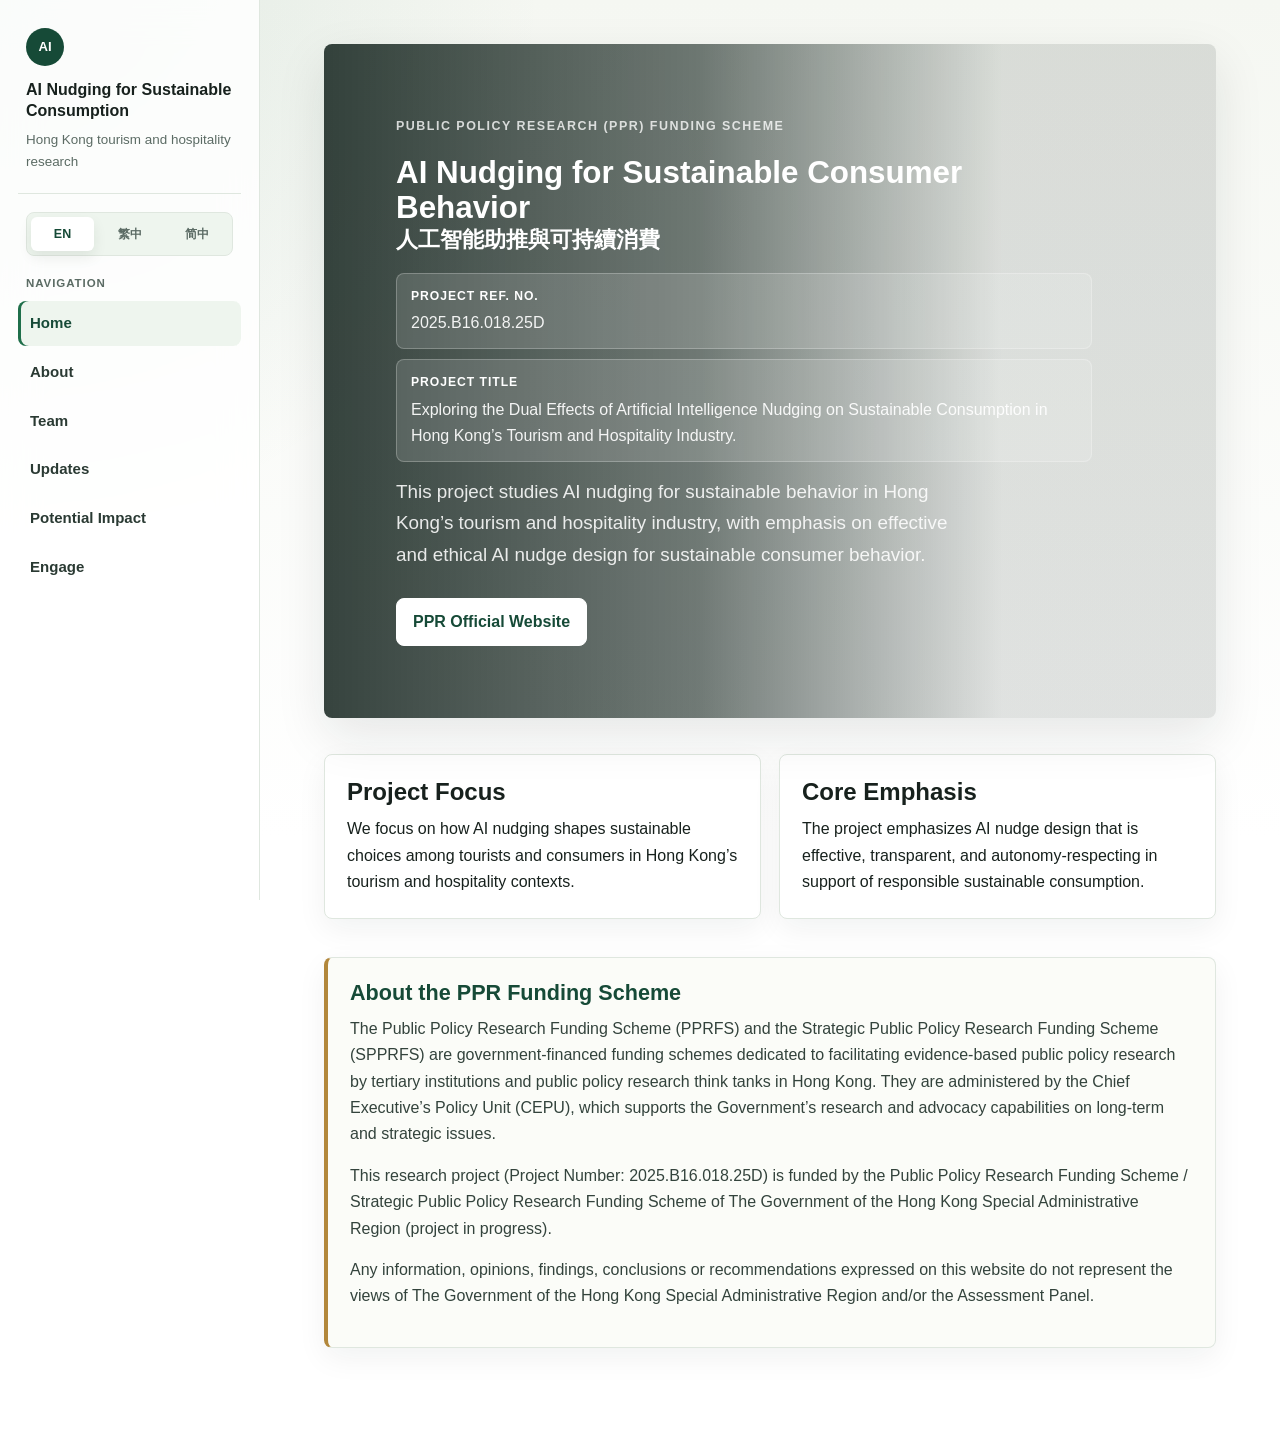
==== index.html @ e55eddee "Remove duplicate PPR website text" ====
<!DOCTYPE html>
<html lang="en">
<head>
    <meta charset="UTF-8">
    <meta name="viewport" content="width=device-width, initial-scale=1.0">
    <meta name="description" content="Exploring the Dual Effects of Artificial Intelligence Nudging on Sustainable Consumption in Hong Kong’s Tourism and Hospitality Industry, funded by the Public Policy Research Funding Scheme.">
    <title>Exploring the Dual Effects of Artificial Intelligence Nudging - PPR Funding Scheme</title>
    <link rel="icon" href="assets/favicon.svg" type="image/svg+xml">
    <link rel="stylesheet" href="styles.css">
    <script src="language.js" defer></script>
</head>
<body>
    <a class="skip-link" href="#main-content"><span class="lang-en">Skip to content</span><span class="lang-zh">跳至主要內容</span></a>
    <div class="layout">
        <aside class="sidebar" aria-label="Site navigation">
            <div class="brand">
                <div class="brand-mark">AI</div>
                <div>
                    <div class="brand-title"><span class="lang-en">AI Nudging for Sustainable Consumption</span><span class="lang-zh">AI 助推與可持續消費</span></div>
                    <div class="brand-subtitle"><span class="lang-en">Hong Kong tourism and hospitality research</span><span class="lang-zh">香港旅遊及酒店業研究</span></div>
                </div>
            </div>
            <div class="language-switch" aria-label="Language switch">
                <button type="button" data-lang-button="en" aria-pressed="true">EN</button>
                <button type="button" data-lang-button="zh-Hant" aria-pressed="false">繁中</button>
                <button type="button" data-lang-button="zh-Hans" aria-pressed="false">简中</button>
            </div>
            <div class="nav-label"><span class="lang-en">Navigation</span><span class="lang-zh">導航</span></div>
            <nav>
                <ul>
                    <li><a class="active" aria-current="page" href="index.html"><span class="lang-en">Home</span><span class="lang-zh">首頁</span></a></li>
                    <li><a href="about.html"><span class="lang-en">About</span><span class="lang-zh">關於</span></a></li>
                    <li><a href="team.html"><span class="lang-en">Team</span><span class="lang-zh">團隊</span></a></li>
                    <li><a href="updates.html"><span class="lang-en">Updates</span><span class="lang-zh">項目進展</span></a></li>
                    <li><a href="impact.html"><span class="lang-en">Potential Impact</span><span class="lang-zh">潛在影響</span></a></li>
                    <li><a href="engage.html"><span class="lang-en">Engage</span><span class="lang-zh">合作交流</span></a></li>
                </ul>
            </nav>
        </aside>

        <main class="content" id="main-content">
            <section class="hero" aria-label="Exploring the Dual Effects of Artificial Intelligence Nudging">
                <div class="hero-content">
                    <p class="eyebrow"><span class="lang-en">Public Policy Research (PPR) Funding Scheme</span><span class="lang-zh">公共政策研究資助計劃</span></p>
                    <h1>
                        <span class="en-title lang-en">AI Nudging for Sustainable Consumer Behavior</span>
                        <span class="zh-title lang-zh">人工智能助推與可持續消費</span>
                    </h1>
                    <div class="project-facts" aria-label="Project information">
                        <div class="project-fact">
                            <strong><span class="lang-en">Project Ref. No.</span><span class="lang-zh">項目編號</span></strong>
                            <span>2025.B16.018.25D</span>
                        </div>
                        <div class="project-fact">
                            <strong><span class="lang-en">Project Title</span><span class="lang-zh">項目名稱</span></strong>
                            <span class="lang-en">Exploring the Dual Effects of Artificial Intelligence Nudging on Sustainable Consumption in Hong Kong’s Tourism and Hospitality Industry.</span>
                            <span class="lang-zh">探索人工智能助推對香港旅遊及酒店業可持續消費的雙重效應。</span>
                        </div>
                    </div>
                    <p class="lede"><span class="lang-en">This project studies AI nudging for sustainable behavior in Hong Kong’s tourism and hospitality industry, with emphasis on effective and ethical AI nudge design for sustainable consumer behavior.</span><span class="lang-zh">本項目研究香港旅遊及酒店業中的人工智能助推，並強調有效且合乎倫理的 AI 助推設計，以促進可持續消費行為。</span></p>
                    <div class="hero-actions">
                        <a class="button primary" href="https://www.cepu.gov.hk/en/PRFS/index.html" target="_blank" rel="noopener noreferrer"><span class="lang-en">PPR Official Website</span><span class="lang-zh">PPR 官方網站</span></a>
                    </div>
                </div>
            </section>

            <section class="grid two" aria-label="Project overview">
                <div class="panel">
                    <h2><span class="lang-en">Project Focus</span><span class="lang-zh">研究範圍</span></h2>
                    <p class="lang-en">We focus on how AI nudging shapes sustainable choices among tourists and consumers in Hong Kong’s tourism and hospitality contexts.</p>
                    <p class="lang-zh">我們關注香港旅遊及酒店業場景中，人工智能助推如何影響旅客與消費者的可持續選擇。</p>
                </div>
                <div class="panel">
                    <h2><span class="lang-en">Core Emphasis</span><span class="lang-zh">核心理念</span></h2>
                    <p class="lang-en">The project emphasizes AI nudge design that is effective, transparent, and autonomy-respecting in support of responsible sustainable consumption.</p>
                    <p class="lang-zh">本研究強調有效、透明、尊重自主權的 AI 助推設計，支持更負責任的可持續消費實踐。</p>
                </div>
            </section>

            <section class="section panel funding">
                <h2><span class="lang-en">About the PPR Funding Scheme</span><span class="lang-zh">關於公共政策研究資助計劃</span></h2>
                <p class="lang-en">The Public Policy Research Funding Scheme (PPRFS) and the Strategic Public Policy Research Funding Scheme (SPPRFS) are government-financed funding schemes dedicated to facilitating evidence-based public policy research by tertiary institutions and public policy research think tanks in Hong Kong. They are administered by the Chief Executive’s Policy Unit (CEPU), which supports the Government’s research and advocacy capabilities on long-term and strategic issues.</p>
                <p class="lang-zh">公共政策研究資助計劃（PPRFS）及策略性公共政策研究資助計劃（SPPRFS）為政府資助計劃，旨在促進香港高等院校及公共政策研究智庫進行以證據為本的公共政策研究。兩項資助計劃由行政長官政策組管理，以支援政府就長遠及策略性議題進行研究及倡議的能力。</p>
                <p class="lang-en">This research project (Project Number: 2025.B16.018.25D) is funded by the Public Policy Research Funding Scheme / Strategic Public Policy Research Funding Scheme of The Government of the Hong Kong Special Administrative Region (project in progress).</p>
                <p class="lang-zh">本研究項目（項目編號：2025.B16.018.25D）獲香港特別行政區政府公共政策研究資助計劃 / 策略性公共政策研究資助計劃資助（項目進行中）。</p>
                <p class="lang-en">Any information, opinions, findings, conclusions or recommendations expressed on this website do not represent the views of The Government of the Hong Kong Special Administrative Region and/or the Assessment Panel.</p>
                <p class="lang-zh">本網站所載任何資料、意見、研究結果、結論或建議，並不代表香港特別行政區政府及／或評審委員會的觀點。</p>
            </section>
        </main>
    </div>
</body>
</html>
---- styles.css ----
:root {
    --bg: #f5f7f2;
    --surface: #ffffff;
    --surface-soft: #eef5ee;
    --ink: #17211d;
    --muted: #5b6b64;
    --line: #dfe7df;
    --green: #1f6f4a;
    --green-dark: #164a37;
    --teal: #1f7a7a;
    --gold: #b2873b;
    --shadow: 0 18px 50px rgba(23, 33, 29, 0.10);
}

* {
    box-sizing: border-box;
    margin: 0;
    padding: 0;
}

html {
    scroll-behavior: smooth;
}

body {
    min-height: 100vh;
    background:
        radial-gradient(circle at top left, rgba(31, 111, 74, 0.10), transparent 34rem),
        linear-gradient(180deg, var(--bg) 0%, #ffffff 58%);
    color: var(--ink);
    font-family: -apple-system, BlinkMacSystemFont, "Segoe UI", Roboto, Helvetica, Arial, "Noto Sans TC", "Noto Sans SC", sans-serif;
    line-height: 1.65;
}

.skip-link {
    background: var(--green-dark);
    border-radius: 0 0 8px 0;
    color: #ffffff;
    font-weight: 800;
    left: 0;
    padding: 10px 14px;
    position: fixed;
    top: 0;
    transform: translateY(-120%);
    transition: transform 0.2s ease;
    z-index: 20;
}

.skip-link:focus {
    transform: translateY(0);
}

.lang-en {
    display: revert;
}

.lang-zh {
    display: none;
}

html[lang="zh-Hant"] .lang-en,
html[lang="zh-Hans"] .lang-en {
    display: none;
}

html[lang="zh-Hant"] .lang-zh,
html[lang="zh-Hans"] .lang-zh {
    display: revert;
}

a {
    color: var(--green);
    text-decoration-thickness: 0.08em;
    text-underline-offset: 0.18em;
}

a:hover {
    color: var(--teal);
}

.layout {
    display: grid;
    grid-template-columns: 260px minmax(0, 1fr);
    min-height: 100vh;
}

.sidebar {
    position: sticky;
    top: 0;
    height: 100vh;
    overflow-y: auto;
    border-right: 1px solid var(--line);
    background: rgba(255, 255, 255, 0.84);
    padding: 28px 18px;
    backdrop-filter: blur(18px);
}

.brand {
    border-bottom: 1px solid var(--line);
    margin-bottom: 18px;
    padding: 0 8px 20px;
}

.brand-mark {
    align-items: center;
    background: var(--green-dark);
    border-radius: 999px;
    color: #ffffff;
    display: inline-flex;
    font-size: 0.82rem;
    font-weight: 800;
    height: 38px;
    justify-content: center;
    margin-bottom: 14px;
    width: 38px;
}

.brand-title {
    color: var(--ink);
    font-size: 1rem;
    font-weight: 750;
    line-height: 1.3;
}

.brand-subtitle {
    color: var(--muted);
    font-size: 0.84rem;
    margin-top: 7px;
}

.language-switch {
    background: var(--surface-soft);
    border: 1px solid var(--line);
    border-radius: 8px;
    display: grid;
    gap: 4px;
    grid-template-columns: repeat(3, 1fr);
    margin: 18px 8px;
    padding: 4px;
}

.language-switch button {
    background: transparent;
    border: 0;
    border-radius: 6px;
    color: var(--muted);
    cursor: pointer;
    font: inherit;
    font-size: 0.78rem;
    font-weight: 800;
    min-height: 34px;
}

.language-switch button.active {
    background: #ffffff;
    box-shadow: 0 6px 14px rgba(23, 33, 29, 0.08);
    color: var(--green-dark);
}

.nav-label {
    color: var(--muted);
    font-size: 0.72rem;
    font-weight: 750;
    letter-spacing: 0.08em;
    margin: 0 8px 8px;
    text-transform: uppercase;
}

.sidebar ul {
    display: grid;
    gap: 4px;
    list-style: none;
}

.sidebar a {
    border-radius: 8px;
    color: #2a3a33;
    display: block;
    font-size: 0.94rem;
    font-weight: 600;
    padding: 10px 12px;
    text-decoration: none;
}

.sidebar a:hover,
.sidebar a.active {
    background: var(--surface-soft);
    color: var(--green-dark);
}

.sidebar a.active {
    box-shadow: inset 3px 0 0 var(--green);
}

.sidebar a[aria-current="page"] {
    background: var(--surface-soft);
    color: var(--green-dark);
    box-shadow: inset 3px 0 0 var(--green);
}

.content {
    max-width: 1040px;
    padding: 44px clamp(22px, 5vw, 72px) 64px;
    width: 100%;
}

.hero {
    border-radius: 8px;
    box-shadow: var(--shadow);
    color: #ffffff;
    margin-bottom: 36px;
    min-height: 460px;
    overflow: hidden;
    position: relative;
}

.hero::before {
    background-image:
        linear-gradient(90deg, rgba(10, 26, 20, 0.82) 0%, rgba(10, 26, 20, 0.58) 42%, rgba(10, 26, 20, 0.12) 76%),
        url("assets/hero-sustainable-tourism.png");
    background-position: center;
    background-size: cover;
    content: "";
    inset: 0;
    position: absolute;
}

.hero-content {
    max-width: 840px;
    padding: clamp(34px, 7vw, 72px);
    position: relative;
    z-index: 1;
}

.eyebrow {
    color: rgba(255, 255, 255, 0.78);
    font-size: 0.78rem;
    font-weight: 800;
    letter-spacing: 0.12em;
    margin-bottom: 18px;
    text-transform: uppercase;
}

h1,
h2,
h3 {
    line-height: 1.22;
}

h1 {
    color: var(--ink);
    font-size: clamp(2rem, 5vw, 4.3rem);
    letter-spacing: 0;
}

.hero h1 {
    color: #ffffff;
    font-size: clamp(1.35rem, 2.45vw, 2.25rem);
    max-width: 820px;
}

.hero h1 span,
.bilingual-heading span {
    display: block;
}

.hero h1 .zh-title {
    font-size: 0.7em;
    line-height: 1.32;
    margin-bottom: 10px;
}

.hero h1 .en-title {
    line-height: 1.14;
}

.project-code {
    color: rgba(255, 255, 255, 0.86);
    font-size: 0.95rem;
    font-weight: 800;
    letter-spacing: 0.04em;
    margin-top: 18px;
}

.project-facts {
    display: grid;
    gap: 10px;
    margin-top: 18px;
    max-width: 720px;
}

.project-fact {
    background: rgba(255, 255, 255, 0.13);
    border: 1px solid rgba(255, 255, 255, 0.24);
    border-radius: 8px;
    color: rgba(255, 255, 255, 0.92);
    padding: 12px 14px;
}

.project-fact strong {
    color: #ffffff;
    display: block;
    font-size: 0.76rem;
    letter-spacing: 0.08em;
    margin-bottom: 4px;
    text-transform: uppercase;
}

.lede {
    color: rgba(255, 255, 255, 0.88);
    font-size: clamp(1rem, 2vw, 1.18rem);
    margin-top: 14px;
    max-width: 56ch;
}

.hero-actions {
    display: flex;
    flex-wrap: wrap;
    gap: 12px;
    margin-top: 28px;
}

.button {
    align-items: center;
    border: 1px solid rgba(255, 255, 255, 0.42);
    border-radius: 8px;
    color: #ffffff;
    display: inline-flex;
    font-weight: 750;
    min-height: 44px;
    padding: 10px 16px;
    text-decoration: none;
}

.button.primary {
    background: #ffffff;
    border-color: #ffffff;
    color: var(--green-dark);
}

.button:hover {
    background: rgba(255, 255, 255, 0.14);
    color: #ffffff;
}

.button.primary:hover {
    background: var(--surface-soft);
    color: var(--green-dark);
}

.page-header {
    border-bottom: 1px solid var(--line);
    margin-bottom: 32px;
    padding-bottom: 22px;
}

.page-header .kicker {
    color: var(--green);
    font-size: 0.8rem;
    font-weight: 800;
    letter-spacing: 0.1em;
    margin-bottom: 10px;
    text-transform: uppercase;
}

.page-header p {
    color: var(--muted);
    font-size: 1.06rem;
    margin-top: 14px;
    max-width: 70ch;
}

.section {
    margin: 32px 0;
}

.section h2 {
    border-bottom: 1px solid var(--line);
    color: var(--green-dark);
    font-size: 1.35rem;
    margin-bottom: 14px;
    padding-bottom: 10px;
}

.section h3 {
    color: var(--ink);
    font-size: 1.02rem;
    margin: 22px 0 8px;
}

.section p,
.section ul {
    color: #33433c;
    margin-bottom: 15px;
}

.section ul {
    padding-left: 22px;
}

.section li {
    margin-bottom: 8px;
}

.grid {
    display: grid;
    gap: 18px;
}

.grid.two {
    grid-template-columns: repeat(2, minmax(0, 1fr));
}

.panel {
    background: var(--surface);
    border: 1px solid var(--line);
    border-radius: 8px;
    box-shadow: 0 10px 30px rgba(23, 33, 29, 0.06);
    padding: 22px;
}

.panel h2,
.panel h3 {
    border: 0;
    margin-bottom: 10px;
    padding: 0;
}

.lang-pair {
    display: grid;
    gap: 10px;
}

.lang-pair .zh,
.lang-pair .en {
    margin-bottom: 0;
}

.lang-pair .en {
    color: var(--muted);
}

.institution-strip {
    background: var(--green-dark);
    border-radius: 8px;
    box-shadow: var(--shadow);
    color: #ffffff;
    margin: 32px 0;
    padding: 26px;
}

.institution-strip h2 {
    color: #ffffff;
    font-size: clamp(1.7rem, 3vw, 2.5rem);
    margin: 8px 0 6px;
}

.institution-strip p {
    color: rgba(255, 255, 255, 0.82);
    font-size: 1.08rem;
}

.role-tag {
    color: var(--green);
    display: inline-block;
    font-size: 0.75rem;
    font-weight: 850;
    letter-spacing: 0.1em;
    margin-bottom: 8px;
    text-transform: uppercase;
}

.institution-strip .role-tag {
    color: rgba(255, 255, 255, 0.72);
}

.profile-lead {
    align-items: start;
    display: grid;
    gap: 26px;
    grid-template-columns: minmax(180px, 240px) minmax(0, 1fr);
    padding: clamp(24px, 4vw, 34px);
}

.profile-photo {
    aspect-ratio: 4 / 5;
    border: 1px solid var(--line);
    border-radius: 8px;
    box-shadow: 0 14px 34px rgba(23, 33, 29, 0.12);
    height: auto;
    object-fit: cover;
    object-position: center top;
    width: 100%;
}

.profile-body {
    min-width: 0;
}

.profile-lead h2 {
    font-size: clamp(1.8rem, 3vw, 2.6rem);
}

.profile-title {
    color: var(--muted);
    font-weight: 700;
    margin-bottom: 18px;
}

.profile-links {
    display: flex;
    flex-wrap: wrap;
    gap: 10px;
    margin: 18px 0;
}

.profile-links a {
    background: var(--surface-soft);
    border: 1px solid var(--line);
    border-radius: 8px;
    color: var(--green-dark);
    display: inline-flex;
    font-weight: 750;
    min-height: 42px;
    padding: 8px 14px;
    text-decoration: none;
}

.profile-links a:hover {
    background: var(--green-dark);
    border-color: var(--green-dark);
    color: #ffffff;
}

.updates-list {
    display: grid;
    gap: 18px;
}

.update-card {
    background: var(--surface);
    border: 1px solid var(--line);
    border-left: 4px solid var(--green);
    border-radius: 8px;
    box-shadow: 0 10px 30px rgba(23, 33, 29, 0.06);
    padding: 24px;
}

.update-card time {
    color: var(--green);
    display: block;
    font-size: 0.78rem;
    font-weight: 850;
    letter-spacing: 0.1em;
    margin-bottom: 8px;
    text-transform: uppercase;
}

.update-card h2 {
    color: var(--green-dark);
    font-size: clamp(1.25rem, 2.2vw, 1.7rem);
    margin-bottom: 12px;
}

.update-card p {
    color: #33433c;
    margin-bottom: 14px;
}

.update-card p:last-child {
    margin-bottom: 0;
}

.impact-showcase {
    display: grid;
    gap: 18px;
    grid-template-columns: repeat(2, minmax(0, 1fr));
}

.impact-card {
    background:
        linear-gradient(135deg, rgba(31, 111, 74, 0.10), rgba(31, 122, 122, 0.04)),
        var(--surface);
    border: 1px solid var(--line);
    border-radius: 8px;
    box-shadow: 0 14px 34px rgba(23, 33, 29, 0.08);
    min-height: 245px;
    padding: 24px;
    position: relative;
    overflow: hidden;
}

.impact-card::after {
    background: var(--green);
    content: "";
    height: 100%;
    left: 0;
    position: absolute;
    top: 0;
    width: 4px;
}

.impact-icon {
    align-items: center;
    background: var(--green-dark);
    border-radius: 999px;
    color: #ffffff;
    display: inline-flex;
    font-size: 1.35rem;
    font-weight: 850;
    height: 46px;
    justify-content: center;
    margin-bottom: 18px;
    width: 46px;
}

.impact-card h2 {
    color: var(--green-dark);
    font-size: 1.3rem;
    margin-bottom: 12px;
}

.impact-card p {
    color: #33433c;
    margin-bottom: 12px;
}

.impact-card p:last-child {
    color: var(--muted);
    margin-bottom: 0;
}

.engage-card {
    min-height: 230px;
}

.feedback-panel {
    background:
        linear-gradient(135deg, rgba(31, 111, 74, 0.12), rgba(178, 135, 59, 0.08)),
        var(--surface);
}

.contact-button {
    align-items: center;
    background: var(--green-dark);
    border-radius: 8px;
    color: #ffffff;
    display: inline-flex;
    font-weight: 800;
    margin-top: 8px;
    min-height: 46px;
    padding: 10px 16px;
    text-decoration: none;
}

.contact-button:hover {
    background: var(--teal);
    color: #ffffff;
}

.topic-list {
    display: grid;
    gap: 10px;
    list-style: none;
    padding-left: 0;
}

.topic-list li {
    background: var(--surface-soft);
    border: 1px solid var(--line);
    border-radius: 8px;
    margin-bottom: 0;
    padding: 12px 14px;
}

.funding {
    background: #fbfcf8;
    border-left: 4px solid var(--gold);
    margin-top: 38px;
}

.contact-list {
    list-style: none;
    padding-left: 0;
}

.contact-list li {
    border-bottom: 1px solid var(--line);
    padding: 8px 0;
}

.contact-list li:last-child {
    border-bottom: 0;
}

.table-wrap {
    border: 1px solid var(--line);
    border-radius: 8px;
    margin: 20px 0 34px;
    overflow-x: auto;
}

table {
    border-collapse: collapse;
    min-width: 760px;
    width: 100%;
}

th,
td {
    border-bottom: 1px solid var(--line);
    color: #33433c;
    line-height: 1.5;
    padding: 14px 16px;
    text-align: left;
    vertical-align: top;
}

th {
    background: var(--surface-soft);
    color: var(--green-dark);
    font-size: 0.86rem;
    font-weight: 800;
}

tr:last-child td {
    border-bottom: 0;
}

hr {
    border: 0;
    border-top: 1px solid var(--line);
    margin: 32px 0;
}

@media (max-width: 820px) {
    .layout {
        display: block;
    }

    .sidebar {
        height: auto;
        padding: 16px;
        position: static;
    }

    .brand {
        align-items: center;
        display: flex;
        gap: 12px;
        margin-bottom: 14px;
        padding: 0 0 14px;
    }

    .brand-mark {
        flex: 0 0 auto;
        margin-bottom: 0;
    }

    .sidebar ul {
        grid-template-columns: repeat(2, minmax(0, 1fr));
    }

    .content {
        padding: 24px 16px 44px;
    }

    .hero {
        min-height: 560px;
    }

    .hero::before {
        background-image:
            linear-gradient(180deg, rgba(10, 26, 20, 0.86) 0%, rgba(10, 26, 20, 0.64) 54%, rgba(10, 26, 20, 0.22) 100%),
            url("assets/hero-sustainable-tourism.png");
        background-position: center;
    }

    .hero-content {
        padding: 26px 20px;
    }

    .hero h1 {
        font-size: clamp(1.12rem, 5.45vw, 1.72rem);
        max-width: 100%;
    }

    .grid.two {
        grid-template-columns: 1fr;
    }

    .profile-lead {
        grid-template-columns: 1fr;
    }

    .profile-photo {
        max-width: 260px;
    }

    .impact-showcase {
        grid-template-columns: 1fr;
    }
}

@media (max-width: 520px) {
    .sidebar ul {
        grid-template-columns: repeat(2, minmax(0, 1fr));
    }

    .sidebar a {
        font-size: 0.86rem;
        min-height: 48px;
        padding: 8px 10px;
    }

    .hero {
        min-height: 560px;
    }

    .lede {
        font-size: 0.95rem;
    }
}
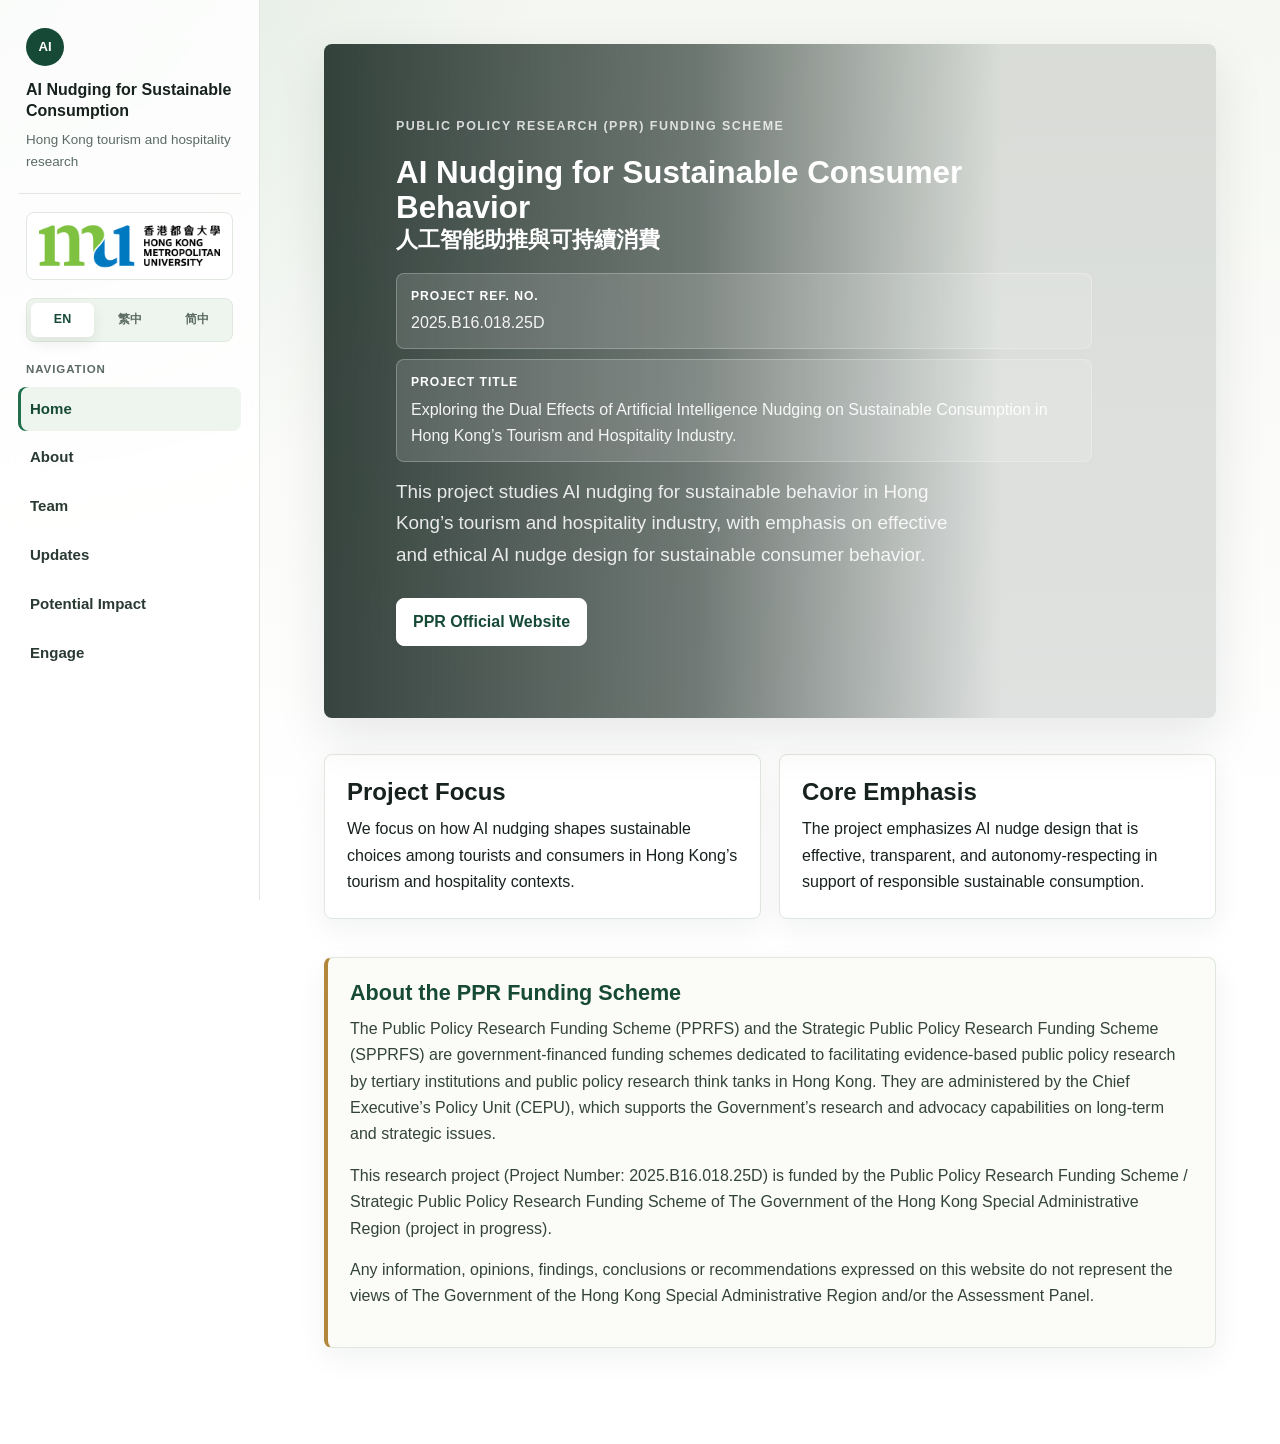
==== commit 19f6ade0: "Add HKMU logo" ====
--- a/index.html
+++ b/index.html
@@ -20,6 +20,9 @@
                     <div class="brand-subtitle"><span class="lang-en">Hong Kong tourism and hospitality research</span><span class="lang-zh">香港旅遊及酒店業研究</span></div>
                 </div>
             </div>
+            <a class="hkmu-logo-link" href="https://www.hkmu.edu.hk/" target="_blank" rel="noopener noreferrer" aria-label="Hong Kong Metropolitan University website">
+                <img class="hkmu-logo" src="assets/hkmu-logo.png" alt="Hong Kong Metropolitan University logo">
+            </a>
             <div class="language-switch" aria-label="Language switch">
                 <button type="button" data-lang-button="en" aria-pressed="true">EN</button>
                 <button type="button" data-lang-button="zh-Hant" aria-pressed="false">繁中</button>
--- a/styles.css
+++ b/styles.css
@@ -128,6 +128,25 @@
     margin-top: 7px;
 }
 
+.hkmu-logo-link {
+    background: #ffffff;
+    border: 1px solid var(--line);
+    border-radius: 8px;
+    display: block;
+    margin: 18px 8px;
+    padding: 10px 12px;
+}
+
+.hkmu-logo-link:hover {
+    border-color: rgba(31, 111, 74, 0.36);
+}
+
+.hkmu-logo {
+    display: block;
+    height: auto;
+    max-width: 100%;
+}
+
 .language-switch {
     background: var(--surface-soft);
     border: 1px solid var(--line);
@@ -441,10 +460,14 @@
 }
 
 .institution-strip {
+    align-items: center;
     background: var(--green-dark);
     border-radius: 8px;
     box-shadow: var(--shadow);
     color: #ffffff;
+    display: flex;
+    gap: 24px;
+    justify-content: space-between;
     margin: 32px 0;
     padding: 26px;
 }
@@ -458,6 +481,16 @@
 .institution-strip p {
     color: rgba(255, 255, 255, 0.82);
     font-size: 1.08rem;
+}
+
+.institution-logo {
+    background: #ffffff;
+    border-radius: 8px;
+    box-shadow: 0 12px 30px rgba(10, 26, 20, 0.22);
+    flex: 0 0 230px;
+    max-width: 230px;
+    padding: 12px;
+    width: 230px;
 }
 
 .role-tag {
@@ -658,21 +691,6 @@
     color: #ffffff;
 }
 
-.topic-list {
-    display: grid;
-    gap: 10px;
-    list-style: none;
-    padding-left: 0;
-}
-
-.topic-list li {
-    background: var(--surface-soft);
-    border: 1px solid var(--line);
-    border-radius: 8px;
-    margin-bottom: 0;
-    padding: 12px 14px;
-}
-
 .funding {
     background: #fbfcf8;
     border-left: 4px solid var(--gold);
@@ -793,6 +811,17 @@
         grid-template-columns: 1fr;
     }
 
+    .institution-strip {
+        align-items: flex-start;
+        flex-direction: column;
+    }
+
+    .institution-logo {
+        flex-basis: auto;
+        max-width: 260px;
+        width: 100%;
+    }
+
     .profile-photo {
         max-width: 260px;
     }
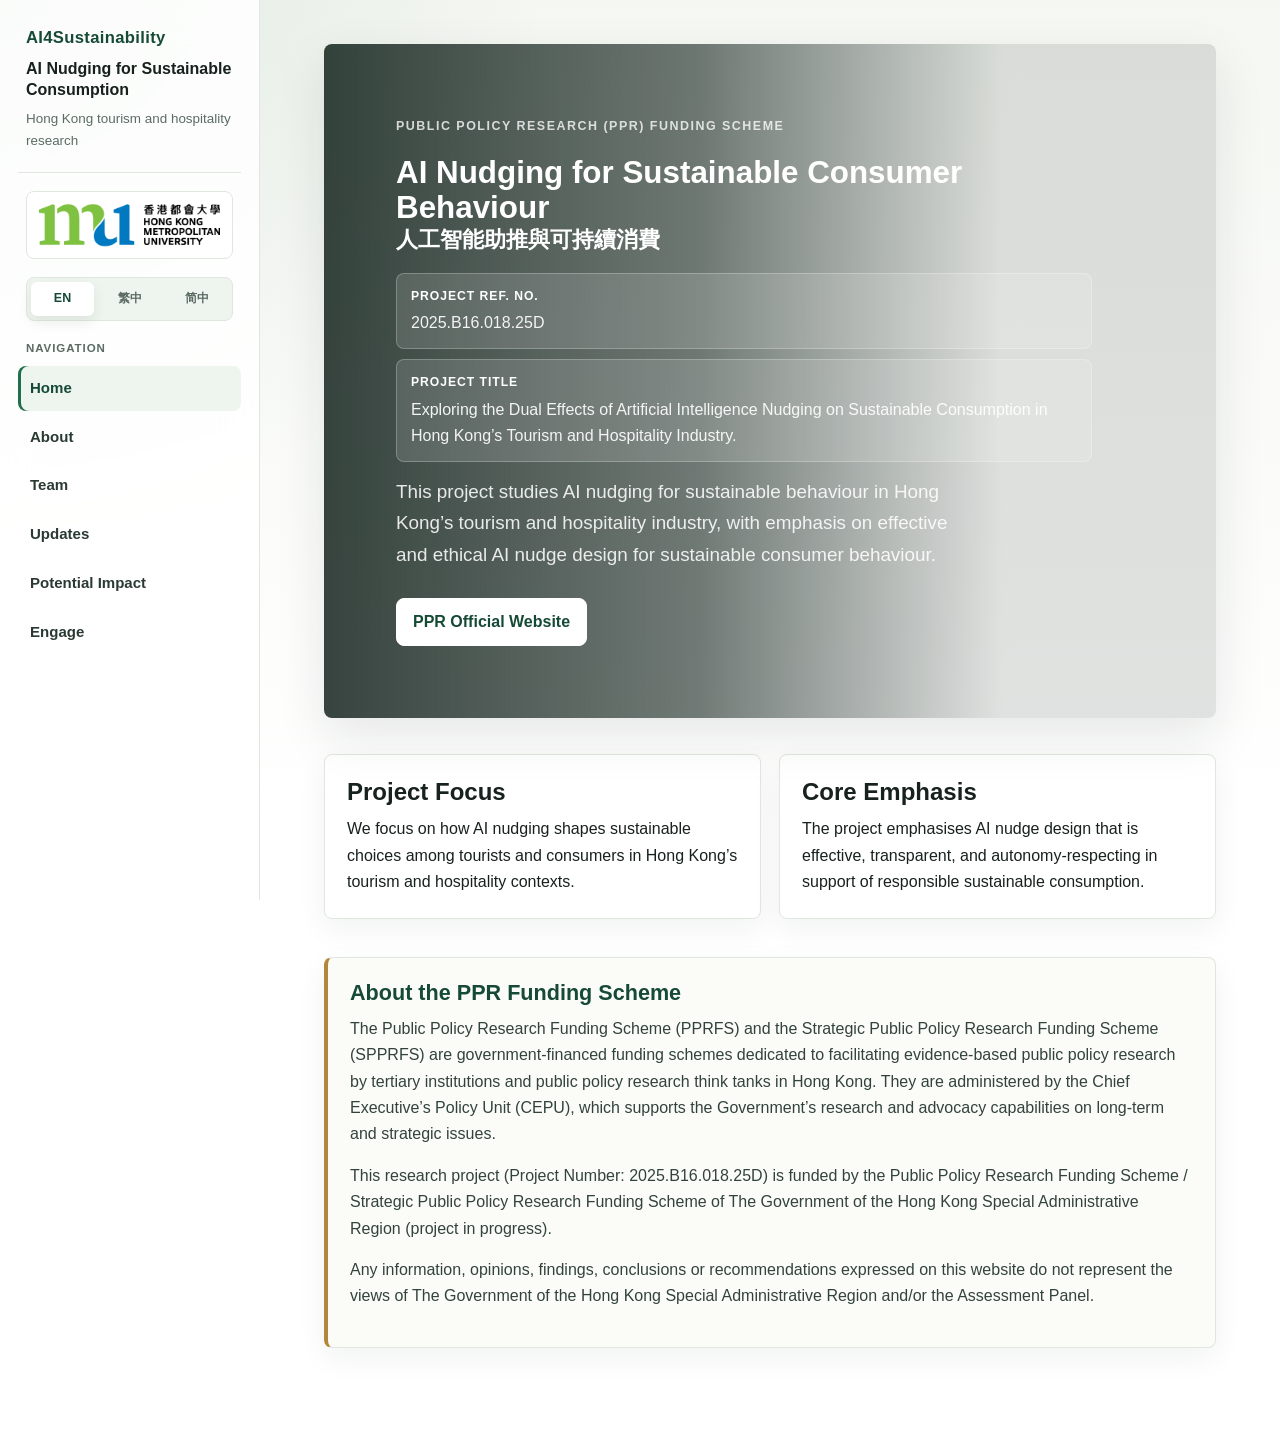
==== commit 6eec65f8: "Refine branding and British English copy" ====
--- a/index.html
+++ b/index.html
@@ -14,7 +14,7 @@
     <div class="layout">
         <aside class="sidebar" aria-label="Site navigation">
             <div class="brand">
-                <div class="brand-mark">AI</div>
+                <div class="brand-wordmark">AI4Sustainability</div>
                 <div>
                     <div class="brand-title"><span class="lang-en">AI Nudging for Sustainable Consumption</span><span class="lang-zh">AI 助推與可持續消費</span></div>
                     <div class="brand-subtitle"><span class="lang-en">Hong Kong tourism and hospitality research</span><span class="lang-zh">香港旅遊及酒店業研究</span></div>
@@ -46,7 +46,7 @@
                 <div class="hero-content">
                     <p class="eyebrow"><span class="lang-en">Public Policy Research (PPR) Funding Scheme</span><span class="lang-zh">公共政策研究資助計劃</span></p>
                     <h1>
-                        <span class="en-title lang-en">AI Nudging for Sustainable Consumer Behavior</span>
+                        <span class="en-title lang-en">AI Nudging for Sustainable Consumer Behaviour</span>
                         <span class="zh-title lang-zh">人工智能助推與可持續消費</span>
                     </h1>
                     <div class="project-facts" aria-label="Project information">
@@ -60,7 +60,7 @@
                             <span class="lang-zh">探索人工智能助推對香港旅遊及酒店業可持續消費的雙重效應。</span>
                         </div>
                     </div>
-                    <p class="lede"><span class="lang-en">This project studies AI nudging for sustainable behavior in Hong Kong’s tourism and hospitality industry, with emphasis on effective and ethical AI nudge design for sustainable consumer behavior.</span><span class="lang-zh">本項目研究香港旅遊及酒店業中的人工智能助推，並強調有效且合乎倫理的 AI 助推設計，以促進可持續消費行為。</span></p>
+                    <p class="lede"><span class="lang-en">This project studies AI nudging for sustainable behaviour in Hong Kong’s tourism and hospitality industry, with emphasis on effective and ethical AI nudge design for sustainable consumer behaviour.</span><span class="lang-zh">本項目研究香港旅遊及酒店業中的人工智能助推，並強調有效且合乎倫理的 AI 助推設計，以促進可持續消費行為。</span></p>
                     <div class="hero-actions">
                         <a class="button primary" href="https://www.cepu.gov.hk/en/PRFS/index.html" target="_blank" rel="noopener noreferrer"><span class="lang-en">PPR Official Website</span><span class="lang-zh">PPR 官方網站</span></a>
                     </div>
@@ -75,7 +75,7 @@
                 </div>
                 <div class="panel">
                     <h2><span class="lang-en">Core Emphasis</span><span class="lang-zh">核心理念</span></h2>
-                    <p class="lang-en">The project emphasizes AI nudge design that is effective, transparent, and autonomy-respecting in support of responsible sustainable consumption.</p>
+                    <p class="lang-en">The project emphasises AI nudge design that is effective, transparent, and autonomy-respecting in support of responsible sustainable consumption.</p>
                     <p class="lang-zh">本研究強調有效、透明、尊重自主權的 AI 助推設計，支持更負責任的可持續消費實踐。</p>
                 </div>
             </section>
--- a/styles.css
+++ b/styles.css
@@ -101,18 +101,13 @@
     padding: 0 8px 20px;
 }
 
-.brand-mark {
-    align-items: center;
-    background: var(--green-dark);
-    border-radius: 999px;
-    color: #ffffff;
-    display: inline-flex;
-    font-size: 0.82rem;
-    font-weight: 800;
-    height: 38px;
-    justify-content: center;
-    margin-bottom: 14px;
-    width: 38px;
+.brand-wordmark {
+    color: var(--green-dark);
+    font-size: 1.04rem;
+    font-weight: 850;
+    letter-spacing: 0.02em;
+    line-height: 1.15;
+    margin-bottom: 12px;
 }
 
 .brand-title {
@@ -770,7 +765,7 @@
         padding: 0 0 14px;
     }
 
-    .brand-mark {
+    .brand-wordmark {
         flex: 0 0 auto;
         margin-bottom: 0;
     }
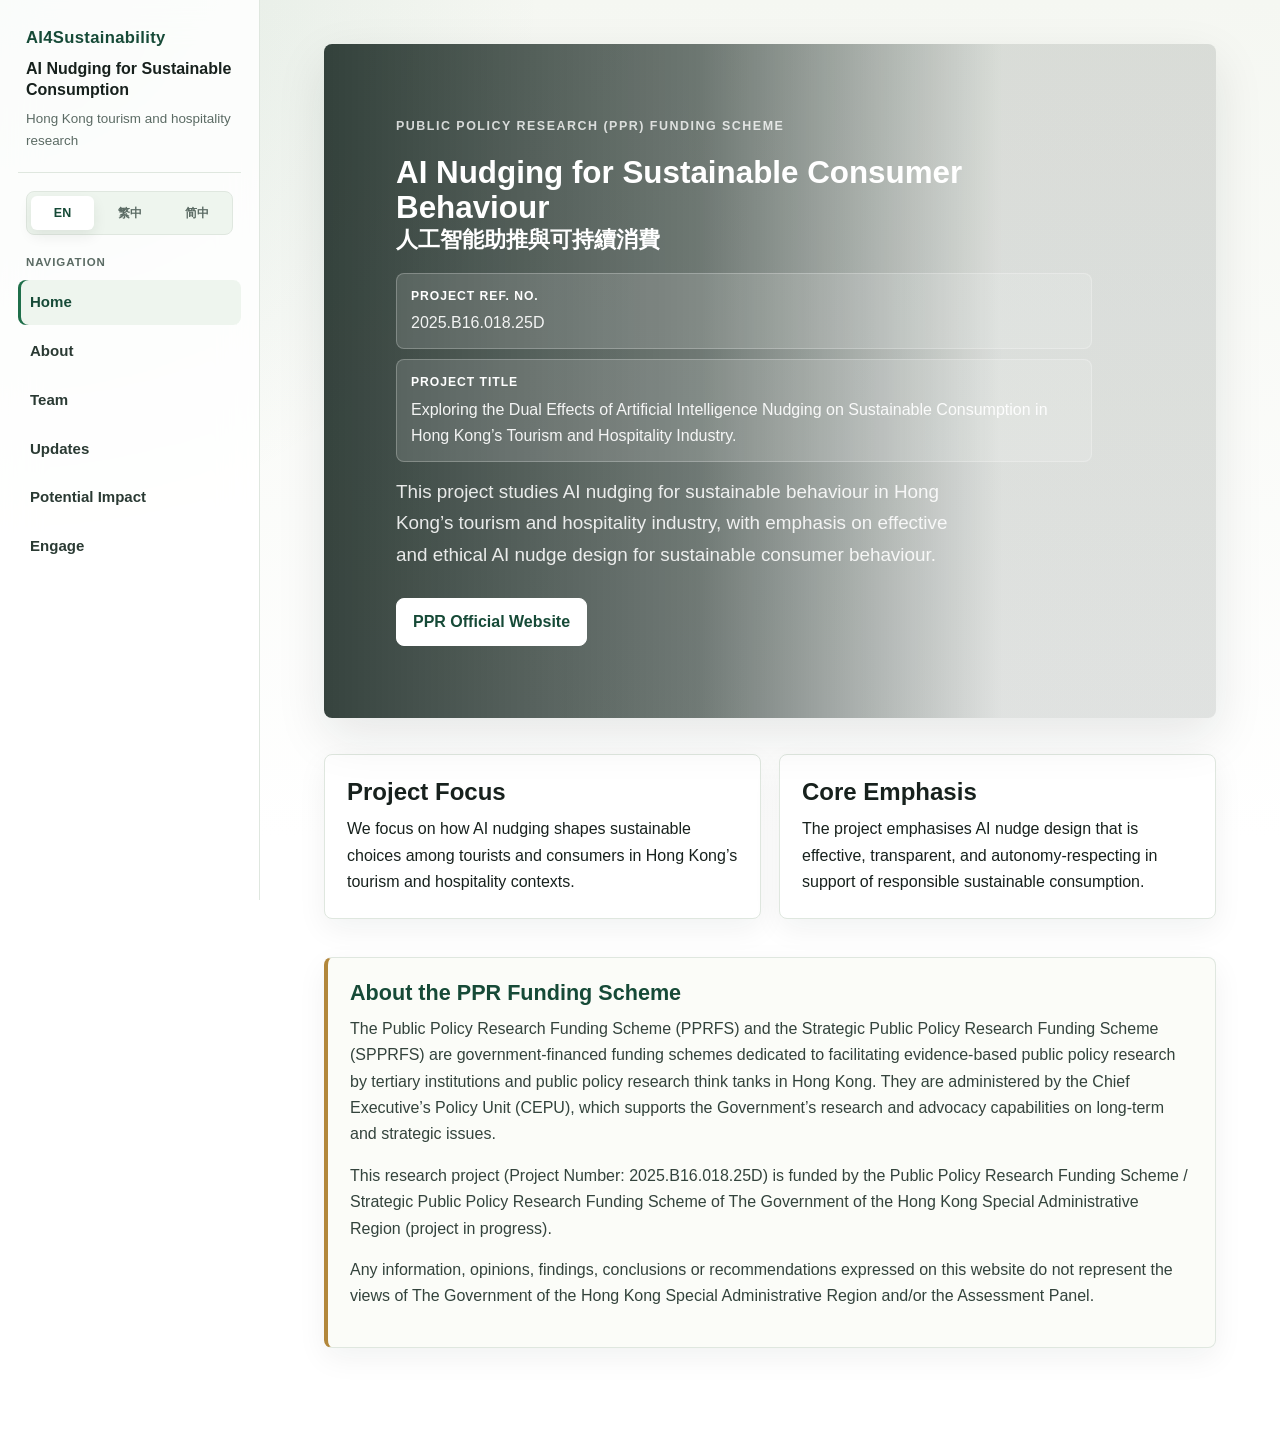
==== commit 62026b25: "Reduce logo placement and clean English metadata" ====
--- a/index.html
+++ b/index.html
@@ -20,9 +20,6 @@
                     <div class="brand-subtitle"><span class="lang-en">Hong Kong tourism and hospitality research</span><span class="lang-zh">香港旅遊及酒店業研究</span></div>
                 </div>
             </div>
-            <a class="hkmu-logo-link" href="https://www.hkmu.edu.hk/" target="_blank" rel="noopener noreferrer" aria-label="Hong Kong Metropolitan University website">
-                <img class="hkmu-logo" src="assets/hkmu-logo.png" alt="Hong Kong Metropolitan University logo">
-            </a>
             <div class="language-switch" aria-label="Language switch">
                 <button type="button" data-lang-button="en" aria-pressed="true">EN</button>
                 <button type="button" data-lang-button="zh-Hant" aria-pressed="false">繁中</button>
--- a/styles.css
+++ b/styles.css
@@ -123,25 +123,6 @@
     margin-top: 7px;
 }
 
-.hkmu-logo-link {
-    background: #ffffff;
-    border: 1px solid var(--line);
-    border-radius: 8px;
-    display: block;
-    margin: 18px 8px;
-    padding: 10px 12px;
-}
-
-.hkmu-logo-link:hover {
-    border-color: rgba(31, 111, 74, 0.36);
-}
-
-.hkmu-logo {
-    display: block;
-    height: auto;
-    max-width: 100%;
-}
-
 .language-switch {
     background: var(--surface-soft);
     border: 1px solid var(--line);
@@ -482,10 +463,10 @@
     background: #ffffff;
     border-radius: 8px;
     box-shadow: 0 12px 30px rgba(10, 26, 20, 0.22);
-    flex: 0 0 230px;
-    max-width: 230px;
-    padding: 12px;
-    width: 230px;
+    flex: 0 0 170px;
+    max-width: 170px;
+    padding: 10px;
+    width: 170px;
 }
 
 .role-tag {
@@ -813,8 +794,8 @@
 
     .institution-logo {
         flex-basis: auto;
-        max-width: 260px;
-        width: 100%;
+        max-width: 180px;
+        width: 70%;
     }
 
     .profile-photo {
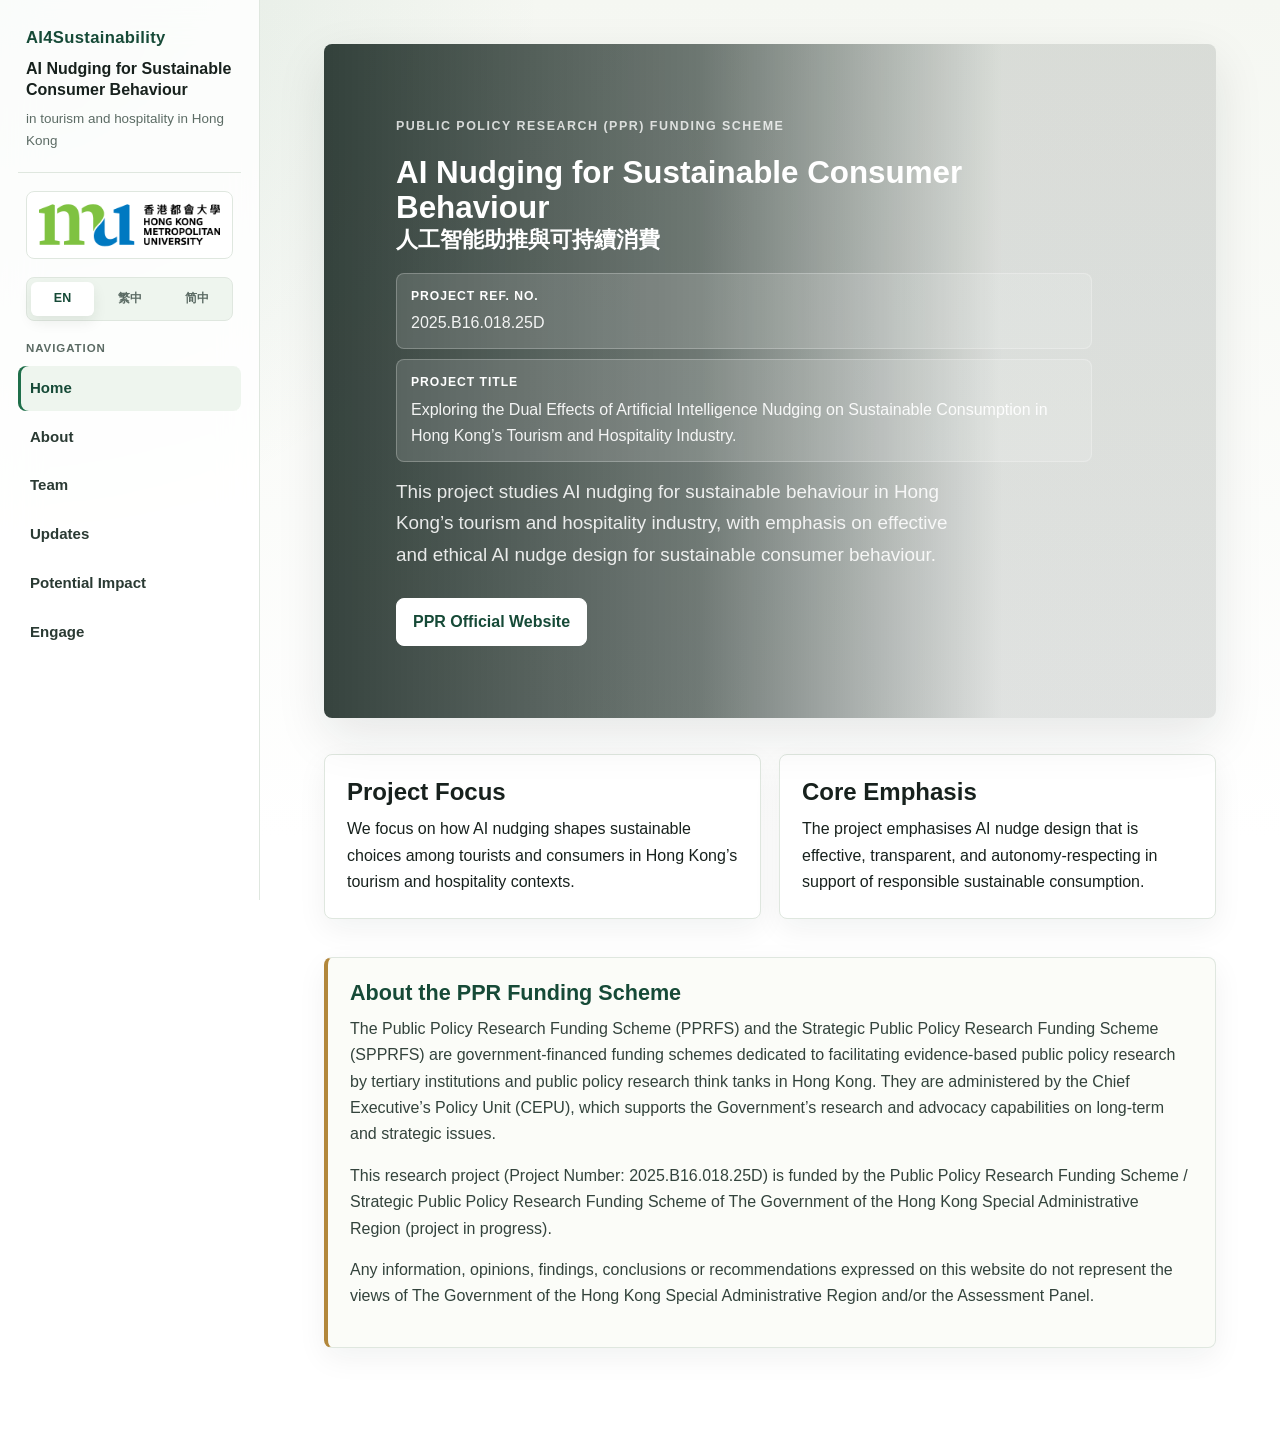
==== commit 4cb6a558: "Restore sidebar logo and update brand copy" ====
--- a/index.html
+++ b/index.html
@@ -16,10 +16,13 @@
             <div class="brand">
                 <div class="brand-wordmark">AI4Sustainability</div>
                 <div>
-                    <div class="brand-title"><span class="lang-en">AI Nudging for Sustainable Consumption</span><span class="lang-zh">AI 助推與可持續消費</span></div>
-                    <div class="brand-subtitle"><span class="lang-en">Hong Kong tourism and hospitality research</span><span class="lang-zh">香港旅遊及酒店業研究</span></div>
+                    <div class="brand-title"><span class="lang-en">AI Nudging for Sustainable Consumer Behaviour</span><span class="lang-zh">人工智能助推與可持續消費行為</span></div>
+                    <div class="brand-subtitle"><span class="lang-en">in tourism and hospitality in Hong Kong</span><span class="lang-zh">香港旅遊及酒店業研究</span></div>
                 </div>
             </div>
+            <a class="hkmu-logo-link" href="https://www.hkmu.edu.hk/" target="_blank" rel="noopener noreferrer" aria-label="Hong Kong Metropolitan University website">
+                <img class="hkmu-logo" src="assets/hkmu-logo.png" alt="Hong Kong Metropolitan University logo">
+            </a>
             <div class="language-switch" aria-label="Language switch">
                 <button type="button" data-lang-button="en" aria-pressed="true">EN</button>
                 <button type="button" data-lang-button="zh-Hant" aria-pressed="false">繁中</button>
--- a/styles.css
+++ b/styles.css
@@ -123,6 +123,25 @@
     margin-top: 7px;
 }
 
+.hkmu-logo-link {
+    background: #ffffff;
+    border: 1px solid var(--line);
+    border-radius: 8px;
+    display: block;
+    margin: 18px 8px;
+    padding: 10px 12px;
+}
+
+.hkmu-logo-link:hover {
+    border-color: rgba(31, 111, 74, 0.36);
+}
+
+.hkmu-logo {
+    display: block;
+    height: auto;
+    max-width: 100%;
+}
+
 .language-switch {
     background: var(--surface-soft);
     border: 1px solid var(--line);
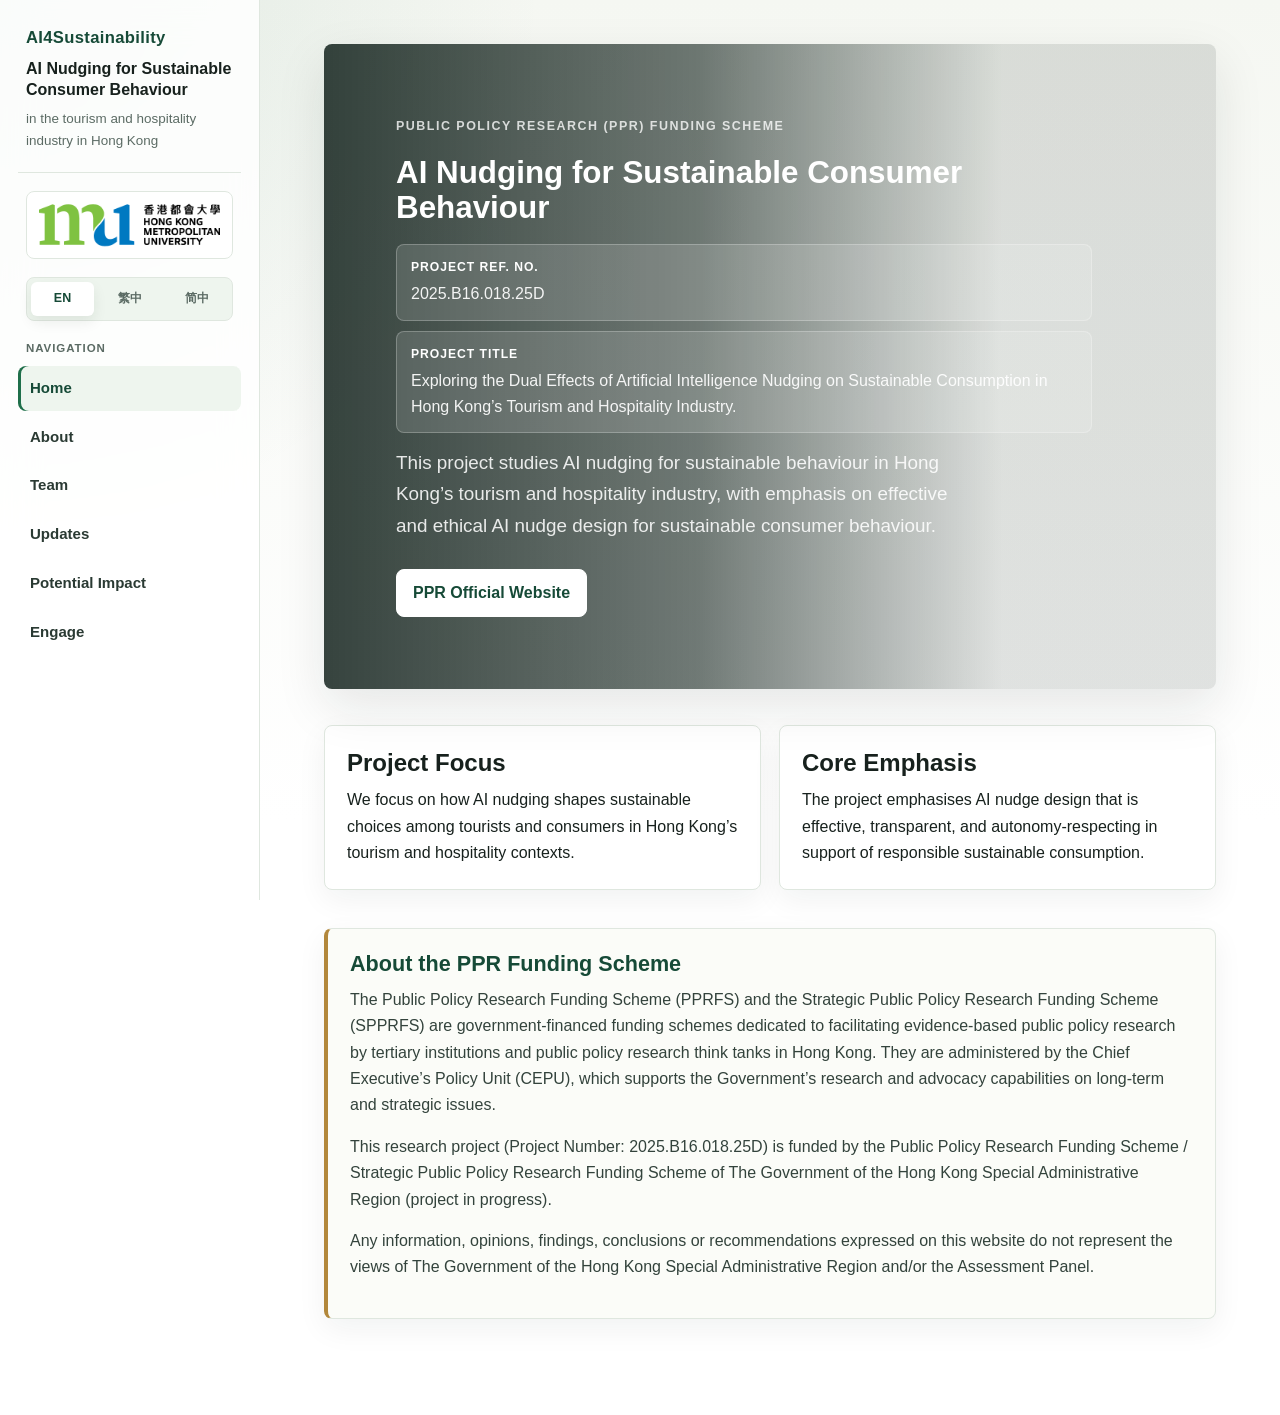
==== commit b78c7247: "Fix language visibility and sidebar wording" ====
--- a/index.html
+++ b/index.html
@@ -17,7 +17,7 @@
                 <div class="brand-wordmark">AI4Sustainability</div>
                 <div>
                     <div class="brand-title"><span class="lang-en">AI Nudging for Sustainable Consumer Behaviour</span><span class="lang-zh">人工智能助推與可持續消費行為</span></div>
-                    <div class="brand-subtitle"><span class="lang-en">in tourism and hospitality in Hong Kong</span><span class="lang-zh">香港旅遊及酒店業研究</span></div>
+                    <div class="brand-subtitle"><span class="lang-en">in the tourism and hospitality industry in Hong Kong</span><span class="lang-zh">香港旅遊及酒店業研究</span></div>
                 </div>
             </div>
             <a class="hkmu-logo-link" href="https://www.hkmu.edu.hk/" target="_blank" rel="noopener noreferrer" aria-label="Hong Kong Metropolitan University website">
--- a/styles.css
+++ b/styles.css
@@ -68,6 +68,12 @@
     display: revert;
 }
 
+html[lang="en"] body .lang-zh,
+html[lang="zh-Hant"] body .lang-en,
+html[lang="zh-Hans"] body .lang-en {
+    display: none !important;
+}
+
 a {
     color: var(--green);
     text-decoration-thickness: 0.08em;
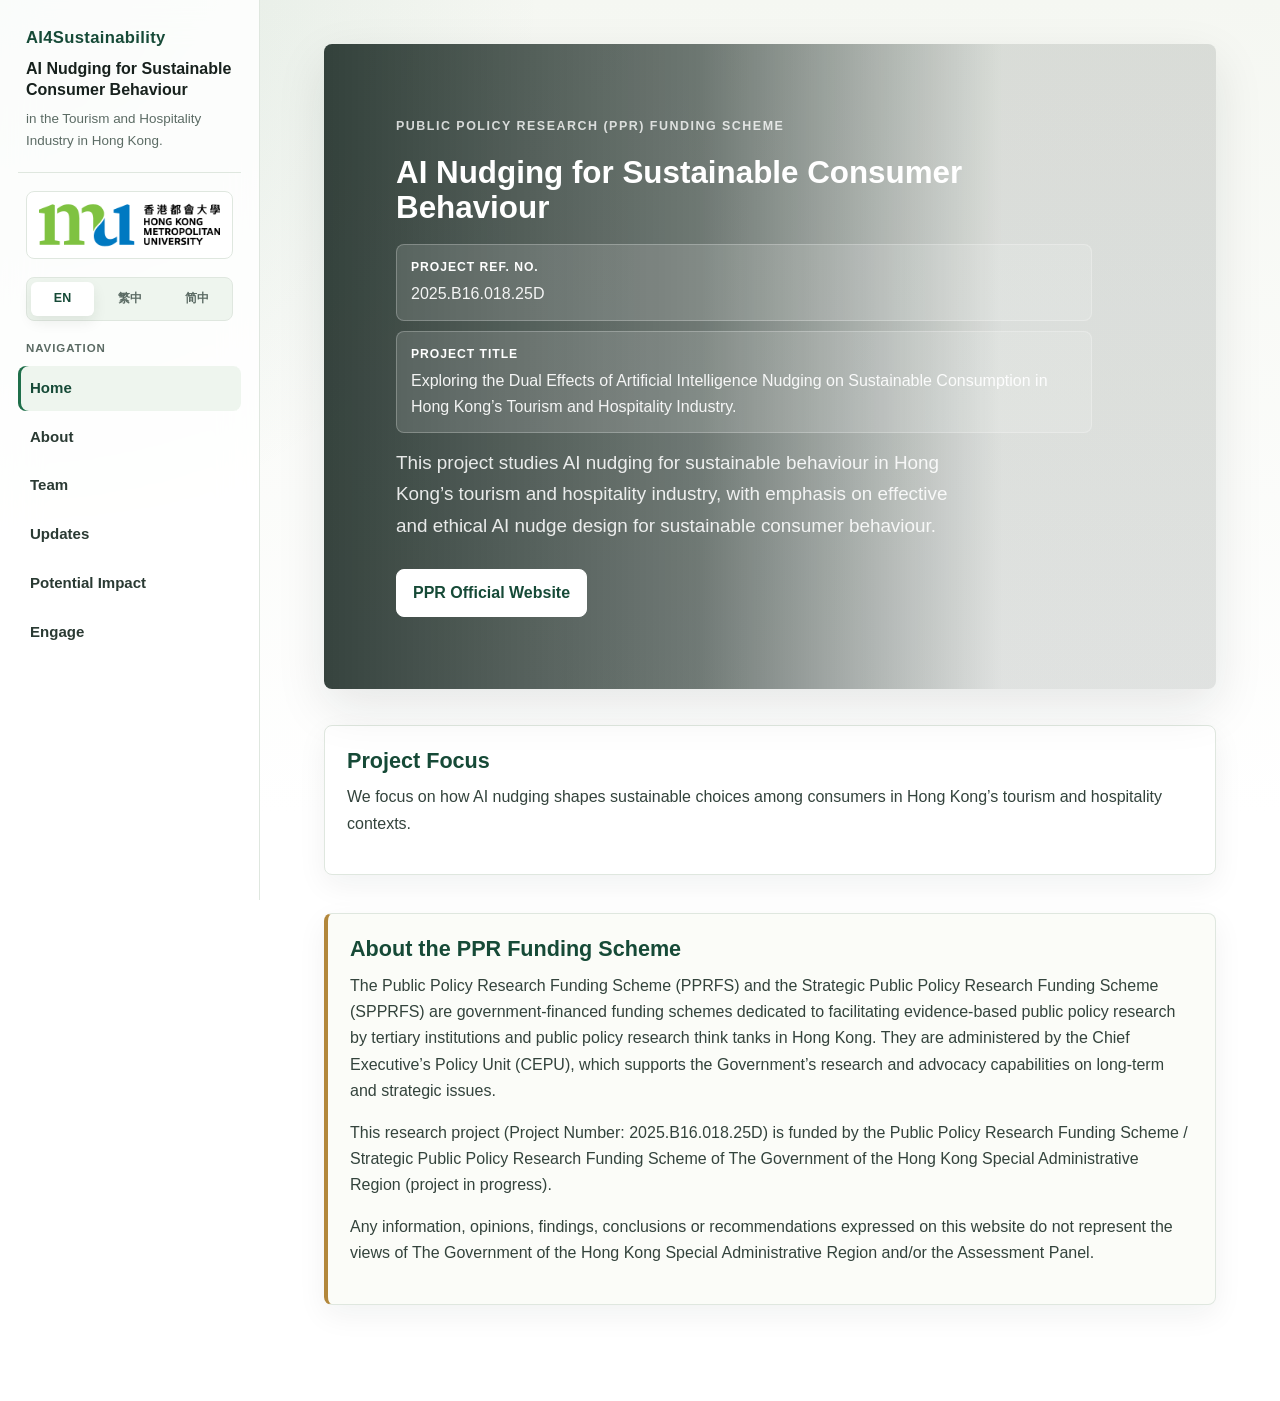
==== commit a5d4d9f1: "Update sidebar copy and project focus" ====
--- a/index.html
+++ b/index.html
@@ -17,7 +17,7 @@
                 <div class="brand-wordmark">AI4Sustainability</div>
                 <div>
                     <div class="brand-title"><span class="lang-en">AI Nudging for Sustainable Consumer Behaviour</span><span class="lang-zh">人工智能助推與可持續消費行為</span></div>
-                    <div class="brand-subtitle"><span class="lang-en">in the tourism and hospitality industry in Hong Kong</span><span class="lang-zh">香港旅遊及酒店業研究</span></div>
+                    <div class="brand-subtitle"><span class="lang-en">in the Tourism and Hospitality Industry in Hong Kong.</span><span class="lang-zh">香港旅遊及酒店業研究</span></div>
                 </div>
             </div>
             <a class="hkmu-logo-link" href="https://www.hkmu.edu.hk/" target="_blank" rel="noopener noreferrer" aria-label="Hong Kong Metropolitan University website">
@@ -67,16 +67,11 @@
                 </div>
             </section>
 
-            <section class="grid two" aria-label="Project overview">
+            <section class="section" aria-label="Project overview">
                 <div class="panel">
                     <h2><span class="lang-en">Project Focus</span><span class="lang-zh">研究範圍</span></h2>
-                    <p class="lang-en">We focus on how AI nudging shapes sustainable choices among tourists and consumers in Hong Kong’s tourism and hospitality contexts.</p>
-                    <p class="lang-zh">我們關注香港旅遊及酒店業場景中，人工智能助推如何影響旅客與消費者的可持續選擇。</p>
-                </div>
-                <div class="panel">
-                    <h2><span class="lang-en">Core Emphasis</span><span class="lang-zh">核心理念</span></h2>
-                    <p class="lang-en">The project emphasises AI nudge design that is effective, transparent, and autonomy-respecting in support of responsible sustainable consumption.</p>
-                    <p class="lang-zh">本研究強調有效、透明、尊重自主權的 AI 助推設計，支持更負責任的可持續消費實踐。</p>
+                    <p class="lang-en">We focus on how AI nudging shapes sustainable choices among consumers in Hong Kong’s tourism and hospitality contexts.</p>
+                    <p class="lang-zh">我們關注香港旅遊及酒店業場景中，人工智能助推如何影響消費者的可持續選擇。</p>
                 </div>
             </section>
 
--- a/styles.css
+++ b/styles.css
@@ -692,6 +692,12 @@
     color: #ffffff;
 }
 
+.contact-fallback {
+    color: var(--muted);
+    font-size: 0.94rem;
+    margin-top: 14px;
+}
+
 .funding {
     background: #fbfcf8;
     border-left: 4px solid var(--gold);
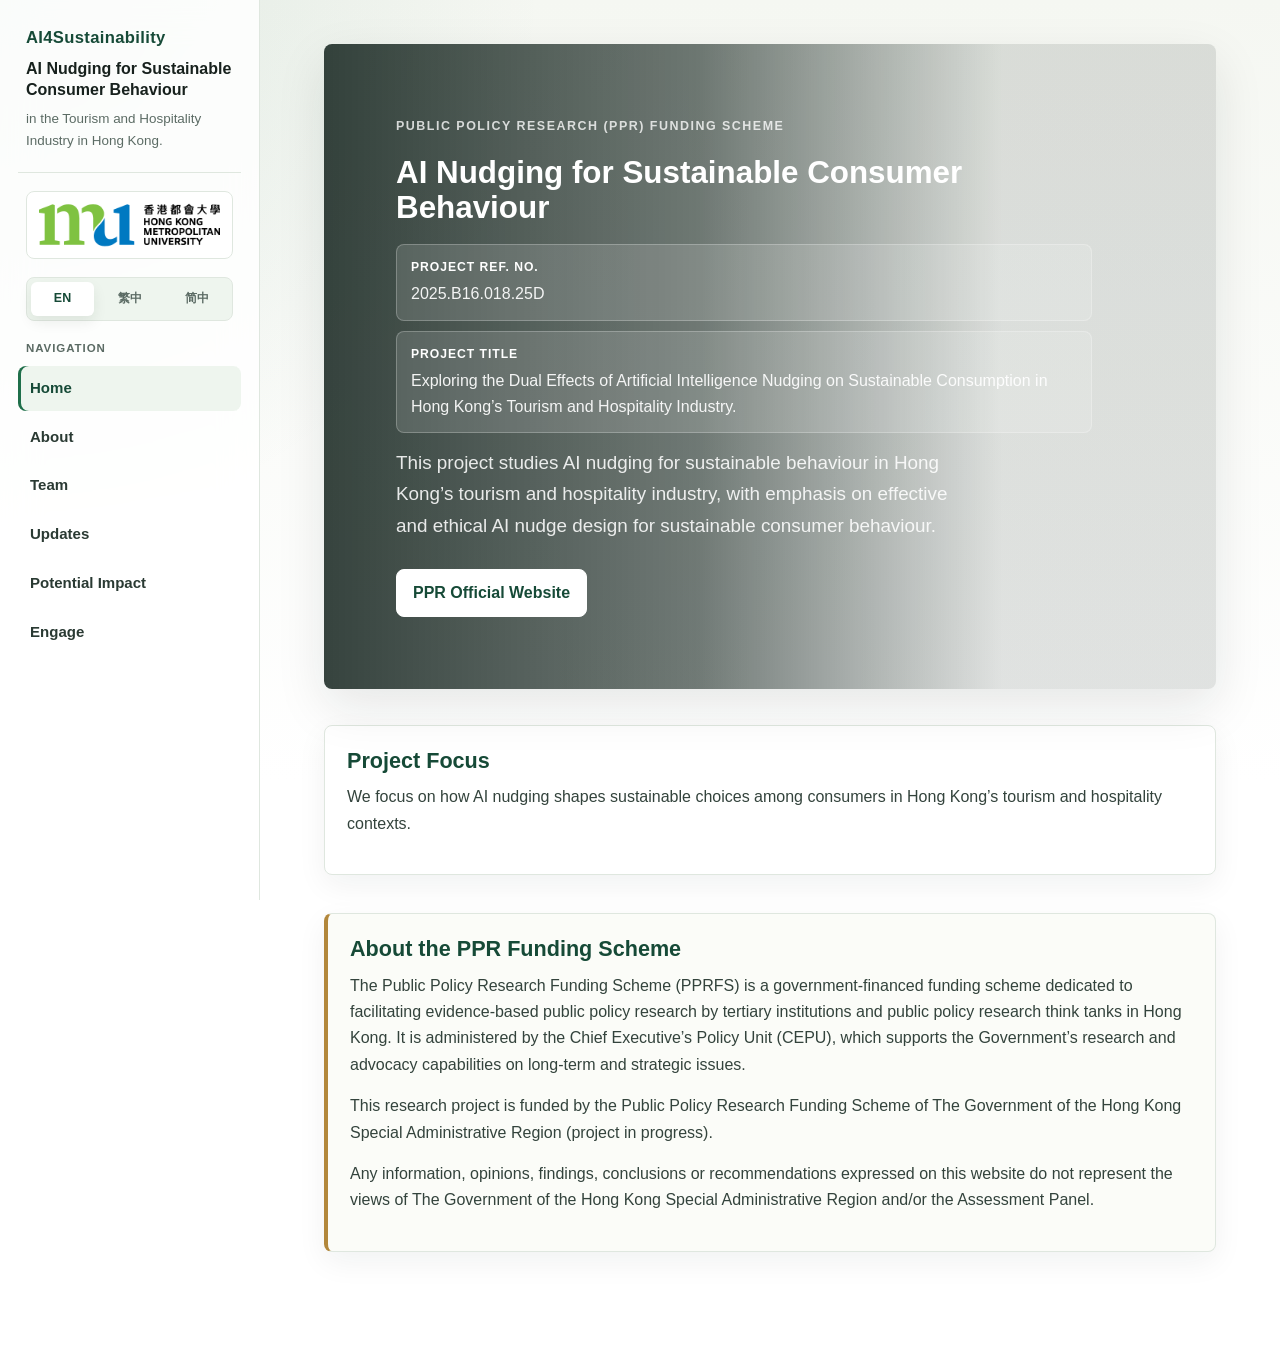
==== commit 05c0128a: "Update PPR funding scheme wording" ====
--- a/index.html
+++ b/index.html
@@ -77,10 +77,10 @@
 
             <section class="section panel funding">
                 <h2><span class="lang-en">About the PPR Funding Scheme</span><span class="lang-zh">關於公共政策研究資助計劃</span></h2>
-                <p class="lang-en">The Public Policy Research Funding Scheme (PPRFS) and the Strategic Public Policy Research Funding Scheme (SPPRFS) are government-financed funding schemes dedicated to facilitating evidence-based public policy research by tertiary institutions and public policy research think tanks in Hong Kong. They are administered by the Chief Executive’s Policy Unit (CEPU), which supports the Government’s research and advocacy capabilities on long-term and strategic issues.</p>
-                <p class="lang-zh">公共政策研究資助計劃（PPRFS）及策略性公共政策研究資助計劃（SPPRFS）為政府資助計劃，旨在促進香港高等院校及公共政策研究智庫進行以證據為本的公共政策研究。兩項資助計劃由行政長官政策組管理，以支援政府就長遠及策略性議題進行研究及倡議的能力。</p>
-                <p class="lang-en">This research project (Project Number: 2025.B16.018.25D) is funded by the Public Policy Research Funding Scheme / Strategic Public Policy Research Funding Scheme of The Government of the Hong Kong Special Administrative Region (project in progress).</p>
-                <p class="lang-zh">本研究項目（項目編號：2025.B16.018.25D）獲香港特別行政區政府公共政策研究資助計劃 / 策略性公共政策研究資助計劃資助（項目進行中）。</p>
+                <p class="lang-en">The Public Policy Research Funding Scheme (PPRFS) is a government-financed funding scheme dedicated to facilitating evidence-based public policy research by tertiary institutions and public policy research think tanks in Hong Kong. It is administered by the Chief Executive’s Policy Unit (CEPU), which supports the Government’s research and advocacy capabilities on long-term and strategic issues.</p>
+                <p class="lang-zh">公共政策研究資助計劃（PPRFS）為政府資助計劃，旨在促進香港高等院校及公共政策研究智庫進行以證據為本的公共政策研究。該計劃由行政長官政策組管理，以支援政府就長遠及策略性議題進行研究及倡議的能力。</p>
+                <p class="lang-en">This research project is funded by the Public Policy Research Funding Scheme of The Government of the Hong Kong Special Administrative Region (project in progress).</p>
+                <p class="lang-zh">本研究項目獲香港特別行政區政府公共政策研究資助計劃資助（項目進行中）。</p>
                 <p class="lang-en">Any information, opinions, findings, conclusions or recommendations expressed on this website do not represent the views of The Government of the Hong Kong Special Administrative Region and/or the Assessment Panel.</p>
                 <p class="lang-zh">本網站所載任何資料、意見、研究結果、結論或建議，並不代表香港特別行政區政府及／或評審委員會的觀點。</p>
             </section>
